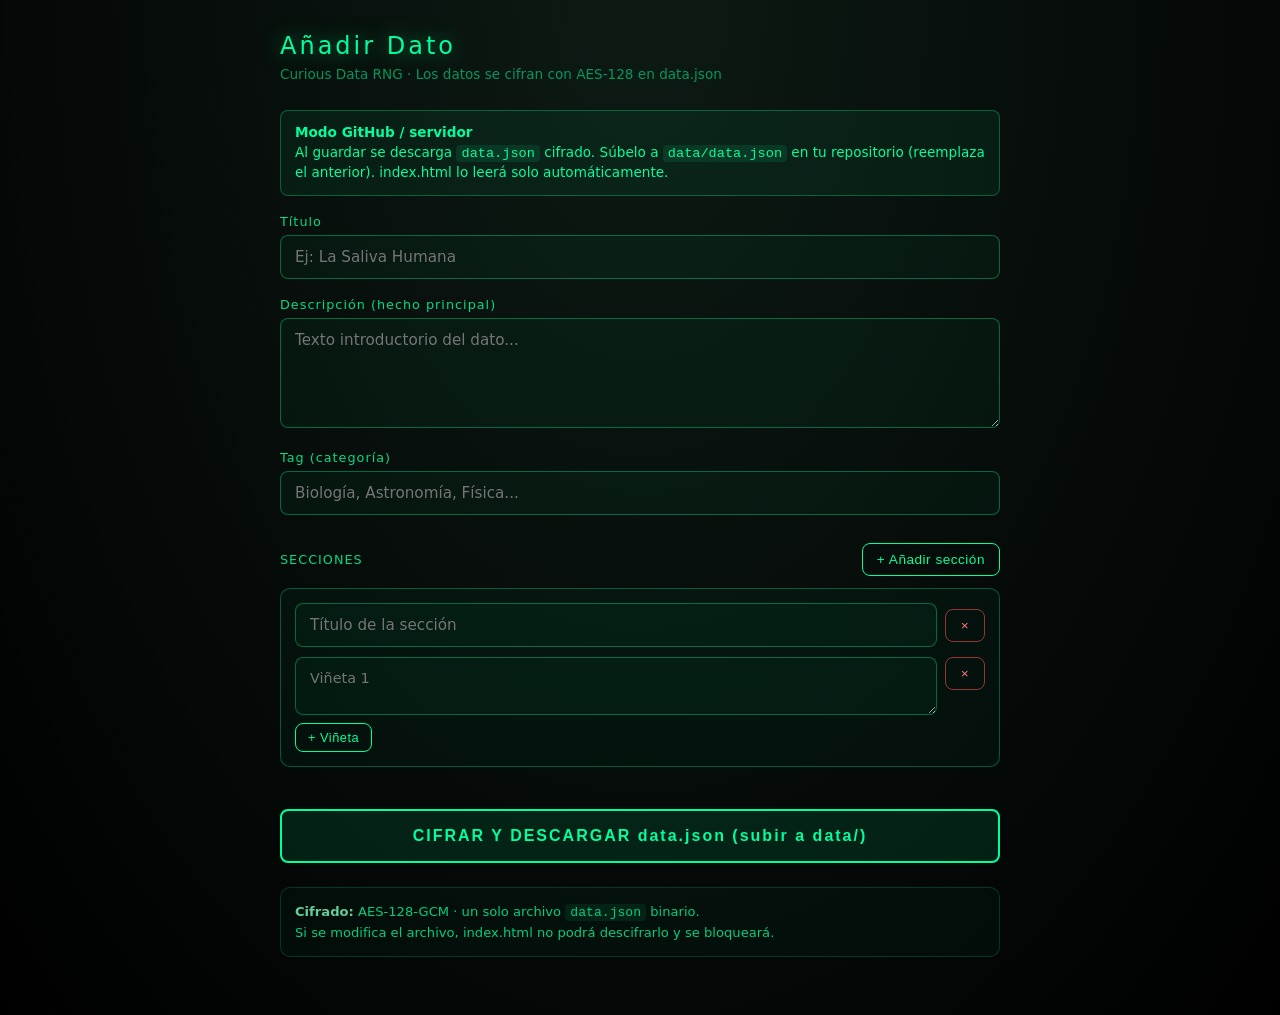
==== data.html @ cb83e1e6 "Add files via upload" ====
<!DOCTYPE html>
<html lang="es">
<head>
  <meta charset="UTF-8">
  <meta name="viewport" content="width=device-width, initial-scale=1.0">
  <title>Añadir Dato · Curious Data RNG</title>
  <style>
    * { margin: 0; padding: 0; box-sizing: border-box; }
    body {
      min-height: 100vh;
      background: radial-gradient(ellipse at top, #0d1a14 0%, #050a08 60%, #000 100%);
      color: #00ff9d;
      font-family: 'Segoe UI', system-ui, -apple-system, sans-serif;
      padding: 32px 16px 60px;
      display: flex; justify-content: center;
    }
    .container { width: 100%; max-width: 720px; }
    h1 {
      font-weight: 300; letter-spacing: 3px; font-size: 1.5rem;
      margin-bottom: 6px; text-shadow: 0 0 20px rgba(0, 255, 157, 0.5);
    }
    .subtitle { opacity: 0.55; font-size: 0.85rem; margin-bottom: 28px; }
    label {
      display: block; font-size: 0.8rem; letter-spacing: 1px;
      opacity: 0.85; margin-bottom: 6px; margin-top: 18px;
    }
    input, textarea {
      width: 100%; background: rgba(0, 255, 157, 0.04);
      border: 1.5px solid rgba(0, 255, 157, 0.35); color: #00ff9d;
      padding: 12px 14px; border-radius: 8px; font-size: 0.95rem;
      font-family: inherit; outline: none;
    }
    input:focus, textarea:focus {
      border-color: #00ff9d; box-shadow: 0 0 0 3px rgba(0, 255, 157, 0.12);
    }
    textarea { min-height: 110px; resize: vertical; }
    .sections-area { margin-top: 28px; }
    .sections-area > .head {
      display: flex; align-items: center; justify-content: space-between; margin-bottom: 12px;
    }
    .sections-area > .head span { font-size: 0.8rem; letter-spacing: 1px; opacity: 0.85; }
    .section-card {
      border: 1.5px solid rgba(0, 255, 157, 0.3); border-radius: 10px;
      padding: 14px; margin-bottom: 14px; background: rgba(0, 255, 157, 0.03);
    }
    .section-card .row { display: flex; gap: 8px; align-items: center; margin-bottom: 10px; }
    .section-card .row input { flex: 1; }
    .bullets { display: flex; flex-direction: column; gap: 8px; }
    .bullet-row { display: flex; gap: 8px; align-items: flex-start; }
    .bullet-row textarea { flex: 1; min-height: 52px; font-size: 0.9rem; }
    .btn {
      padding: 8px 14px; background: transparent; border: 1.5px solid #00ff9d;
      color: #00ff9d; border-radius: 8px; cursor: pointer; font-size: 0.85rem;
      letter-spacing: 0.5px; transition: all 0.2s; white-space: nowrap;
    }
    .btn:hover { background: rgba(0, 255, 157, 0.12); }
    .btn-danger { border-color: rgba(255, 90, 90, 0.55); color: #ff7a7a; min-width: 40px; padding: 8px 10px; }
    .btn-danger:hover { background: rgba(255, 80, 80, 0.12); }
    .btn-small { font-size: 0.8rem; padding: 6px 12px; margin-top: 8px; }
    .btn-primary {
      width: 100%; margin-top: 28px; padding: 16px; font-size: 1rem; font-weight: 600;
      letter-spacing: 2px; background: rgba(0, 255, 157, 0.1); border: 2px solid #00ff9d;
    }
    .btn-primary:hover { background: rgba(0, 255, 157, 0.18); }
    .info {
      margin-top: 24px; padding: 14px; border: 1px solid rgba(0, 255, 157, 0.22);
      border-radius: 10px; background: rgba(0, 255, 157, 0.04);
      font-size: 0.82rem; line-height: 1.5; opacity: 0.8;
    }
    .info strong { color: #7dffc4; }
    code { background: rgba(0, 255, 157, 0.1); padding: 1px 5px; border-radius: 4px; }
    .meta {
      margin-top: 12px; font-size: 0.8rem; opacity: 0.6;
    }
  </style>
</head>
<body>
  <div class="container">
    <h1>Añadir Dato</h1>
    <p class="subtitle">Curious Data RNG · Los datos se cifran con AES-128 en data.json</p>
    <div id="mode-banner" style="
      margin-bottom:18px; padding:12px 14px; border-radius:8px; font-size:0.85rem; line-height:1.45;
      border:1px solid rgba(0,255,157,0.3); background:rgba(0,255,157,0.06);"></div>

    <label>Título</label>
    <input id="title" type="text" placeholder="Ej: La Saliva Humana">

    <label>Descripción (hecho principal)</label>
    <textarea id="fact" placeholder="Texto introductorio del dato..."></textarea>

    <label>Tag (categoría)</label>
    <input id="tag" type="text" placeholder="Biología, Astronomía, Física...">

    <div class="sections-area">
      <div class="head">
        <span>SECCIONES</span>
        <button class="btn" type="button" onclick="addSection()">+ Añadir sección</button>
      </div>
      <div id="sections-root"></div>
    </div>

    <button class="btn btn-primary" type="button" id="save-btn" onclick="saveData()">GUARDAR Y DESCARGAR data.json</button>
    <p class="meta" id="count-meta"></p>

    <div class="info" id="info-box">
      <strong>Cifrado:</strong> AES-128-GCM · un solo archivo <code>data.json</code> binario.<br>
      Si se modifica el archivo, index.html no podrá descifrarlo y se bloqueará.
    </div>
  </div>

  <script>
    const AES_PASSWORD = "CuriousData2026Oscar!";
    let sections = [{ title: '', bullets: [''] }];
    let allData = [];

    function isLocalMode() {
      return location.protocol === 'file:';
    }

    function initModeUI() {
      const local = isLocalMode();
      const banner = document.getElementById('mode-banner');
      const btn = document.getElementById('save-btn');
      if (local) {
        banner.innerHTML = '<strong>Modo local</strong><br>Al guardar se descargará <code>data.json</code>. Luego cárgalo manualmente en index.html con el botón de carga.';
        if (btn) btn.textContent = 'GUARDAR Y DESCARGAR data.json';
      } else {
        banner.innerHTML = '<strong>Modo GitHub / servidor</strong><br>Al guardar se descarga <code>data.json</code> cifrado. Súbelo a <code>data/data.json</code> en tu repositorio (reemplaza el anterior). index.html lo leerá solo automáticamente.';
        if (btn) btn.textContent = 'CIFRAR Y DESCARGAR data.json (subir a data/)';
      }
    }

    // Load existing from localStorage (working copy while editing)
    try {
      const saved = localStorage.getItem('curiousDataPlain');
      if (saved) {
        allData = JSON.parse(saved);
        document.getElementById('count-meta').textContent =
          'Datos en borrador local: ' + allData.length + ' (se incluirán en el archivo cifrado)';
      }
    } catch (e) {}

    async function deriveKey(password) {
      const enc = new TextEncoder();
      const keyMaterial = await crypto.subtle.importKey(
        "raw", enc.encode(password), "PBKDF2", false, ["deriveKey"]
      );
      return crypto.subtle.deriveKey(
        {
          name: "PBKDF2",
          salt: enc.encode("curious-data-salt-v2"),
          iterations: 100000,
          hash: "SHA-256"
        },
        keyMaterial,
        { name: "AES-GCM", length: 128 },
        false,
        ["encrypt", "decrypt"]
      );
    }

    async function encryptPayload(obj) {
      const key = await deriveKey(AES_PASSWORD);
      const iv = crypto.getRandomValues(new Uint8Array(12));
      const plaintext = new TextEncoder().encode(JSON.stringify(obj));
      const ciphertext = await crypto.subtle.encrypt({ name: "AES-GCM", iv }, key, plaintext);
      const result = new Uint8Array(iv.length + ciphertext.byteLength);
      result.set(iv, 0);
      result.set(new Uint8Array(ciphertext), iv.length);
      return result;
    }

    function renderSections() {
      const root = document.getElementById('sections-root');
      root.innerHTML = '';
      sections.forEach((sec, sIdx) => {
        const card = document.createElement('div');
        card.className = 'section-card';

        const row = document.createElement('div');
        row.className = 'row';
        const titleInput = document.createElement('input');
        titleInput.type = 'text';
        titleInput.placeholder = 'Título de la sección';
        titleInput.value = sec.title;
        titleInput.oninput = (e) => { sections[sIdx].title = e.target.value; };
        const btnRemoveSec = document.createElement('button');
        btnRemoveSec.className = 'btn btn-danger';
        btnRemoveSec.type = 'button';
        btnRemoveSec.textContent = '×';
        btnRemoveSec.onclick = () => {
          sections.splice(sIdx, 1);
          if (!sections.length) sections = [{ title: '', bullets: [''] }];
          renderSections();
        };
        row.appendChild(titleInput);
        row.appendChild(btnRemoveSec);
        card.appendChild(row);

        const bulletsDiv = document.createElement('div');
        bulletsDiv.className = 'bullets';
        sec.bullets.forEach((b, bIdx) => {
          const brow = document.createElement('div');
          brow.className = 'bullet-row';
          const ta = document.createElement('textarea');
          ta.placeholder = 'Viñeta ' + (bIdx + 1);
          ta.value = b;
          ta.oninput = (e) => { sections[sIdx].bullets[bIdx] = e.target.value; };
          const btnRemoveB = document.createElement('button');
          btnRemoveB.className = 'btn btn-danger';
          btnRemoveB.type = 'button';
          btnRemoveB.textContent = '×';
          btnRemoveB.onclick = () => {
            sections[sIdx].bullets.splice(bIdx, 1);
            if (!sections[sIdx].bullets.length) sections[sIdx].bullets = [''];
            renderSections();
          };
          brow.appendChild(ta);
          brow.appendChild(btnRemoveB);
          bulletsDiv.appendChild(brow);
        });
        card.appendChild(bulletsDiv);

        const btnAddBullet = document.createElement('button');
        btnAddBullet.className = 'btn btn-small';
        btnAddBullet.type = 'button';
        btnAddBullet.textContent = '+ Viñeta';
        btnAddBullet.onclick = () => { sections[sIdx].bullets.push(''); renderSections(); };
        card.appendChild(btnAddBullet);
        root.appendChild(card);
      });
    }

    function addSection() {
      sections.push({ title: '', bullets: [''] });
      renderSections();
    }

    function downloadBlob(filename, data, mime) {
      const blob = new Blob([data], { type: mime });
      const url = URL.createObjectURL(blob);
      const a = document.createElement('a');
      a.href = url; a.download = filename;
      document.body.appendChild(a); a.click(); document.body.removeChild(a);
      URL.revokeObjectURL(url);
    }

    async function saveData() {
      const title = document.getElementById('title').value.trim();
      const fact  = document.getElementById('fact').value.trim();
      const tag   = document.getElementById('tag').value.trim();
      if (!title || !fact || !tag) {
        alert('Completa Título, Descripción y Tag.');
        return;
      }

      const cleanSections = sections
        .map(s => ({
          title: s.title.trim(),
          bullets: s.bullets.map(b => b.trim()).filter(Boolean)
        }))
        .filter(s => s.title && s.bullets.length);

      if (!cleanSections.length) {
        alert('Añade al menos una sección con título y viñetas.');
        return;
      }

      const key = 'K' + Date.now().toString(36).toUpperCase() + Math.random().toString(36).slice(2, 8).toUpperCase();

      allData.push({ title, fact, sections: cleanSections, tags: [tag], key });
      localStorage.setItem('curiousDataPlain', JSON.stringify(allData));

      try {
        const encrypted = await encryptPayload(allData);
        downloadBlob('data.json', encrypted, 'application/octet-stream');
        alert(isLocalMode()
          ? ('✅ Cifrado (AES-128)\n\nDatos: ' + allData.length + '\n\nSe descargó data.json\nEn index.html usa: Cargar data.json cifrado')
          : ('✅ Cifrado (AES-128)\n\nDatos: ' + allData.length + '\n\nSe descargó data.json\nSúbelo a data/data.json en GitHub (reemplaza el anterior)\nindex.html lo cargará solo')
        );
      } catch (err) {
        console.error(err);
        alert('Error al cifrar: ' + err.message);
        return;
      }

      document.getElementById('title').value = '';
      document.getElementById('fact').value = '';
      document.getElementById('tag').value = '';
      sections = [{ title: '', bullets: [''] }];
      renderSections();
      document.getElementById('count-meta').textContent =
        'Datos en borrador local: ' + allData.length + ' (se incluirán en el archivo cifrado)';
    }

    renderSections();
    initModeUI();
  </script>
</body>
</html>
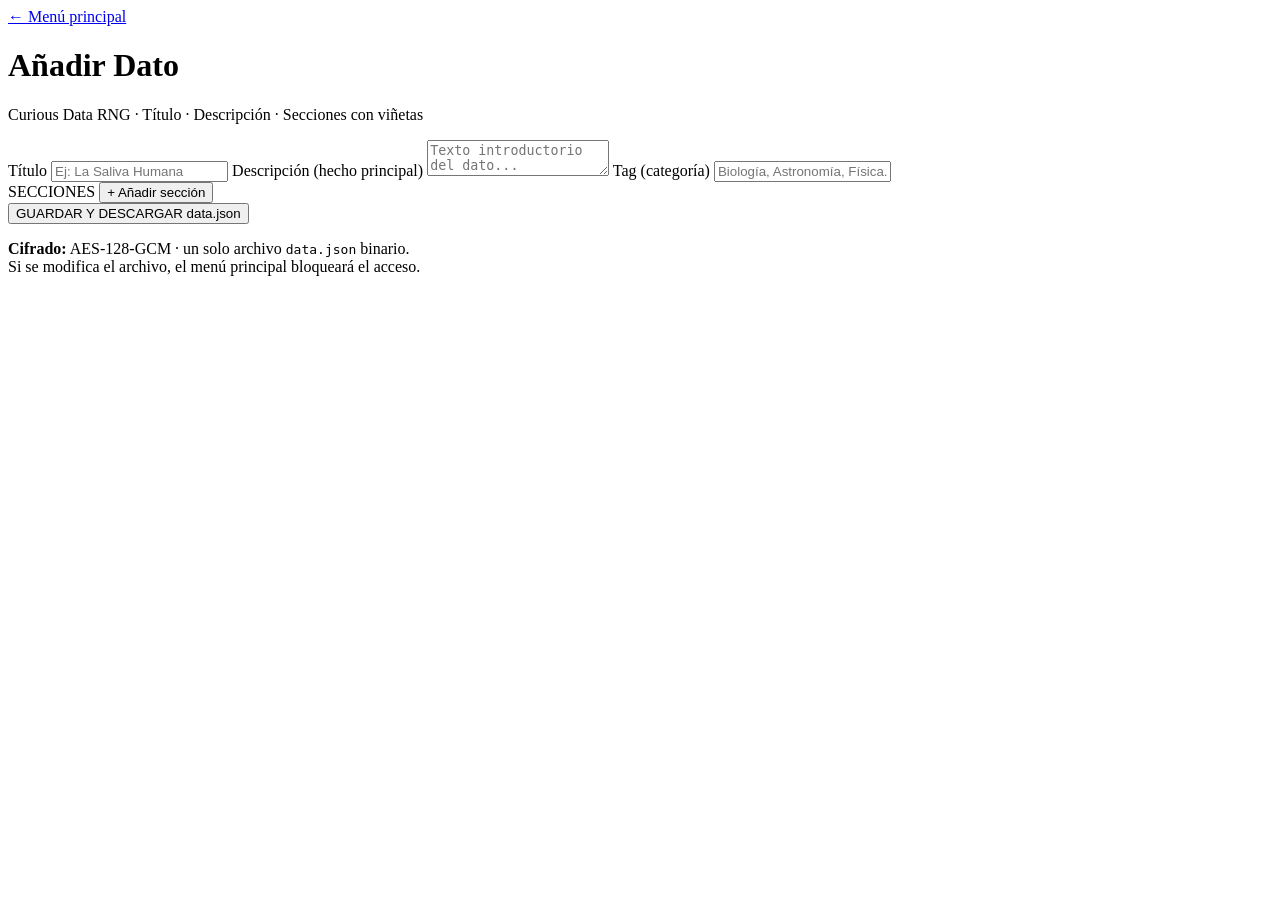
==== commit 6fd70620: "Add files via upload" ====
--- a/data.html
+++ b/data.html
@@ -4,83 +4,14 @@
   <meta charset="UTF-8">
   <meta name="viewport" content="width=device-width, initial-scale=1.0">
   <title>Añadir Dato · Curious Data RNG</title>
-  <style>
-    * { margin: 0; padding: 0; box-sizing: border-box; }
-    body {
-      min-height: 100vh;
-      background: radial-gradient(ellipse at top, #0d1a14 0%, #050a08 60%, #000 100%);
-      color: #00ff9d;
-      font-family: 'Segoe UI', system-ui, -apple-system, sans-serif;
-      padding: 32px 16px 60px;
-      display: flex; justify-content: center;
-    }
-    .container { width: 100%; max-width: 720px; }
-    h1 {
-      font-weight: 300; letter-spacing: 3px; font-size: 1.5rem;
-      margin-bottom: 6px; text-shadow: 0 0 20px rgba(0, 255, 157, 0.5);
-    }
-    .subtitle { opacity: 0.55; font-size: 0.85rem; margin-bottom: 28px; }
-    label {
-      display: block; font-size: 0.8rem; letter-spacing: 1px;
-      opacity: 0.85; margin-bottom: 6px; margin-top: 18px;
-    }
-    input, textarea {
-      width: 100%; background: rgba(0, 255, 157, 0.04);
-      border: 1.5px solid rgba(0, 255, 157, 0.35); color: #00ff9d;
-      padding: 12px 14px; border-radius: 8px; font-size: 0.95rem;
-      font-family: inherit; outline: none;
-    }
-    input:focus, textarea:focus {
-      border-color: #00ff9d; box-shadow: 0 0 0 3px rgba(0, 255, 157, 0.12);
-    }
-    textarea { min-height: 110px; resize: vertical; }
-    .sections-area { margin-top: 28px; }
-    .sections-area > .head {
-      display: flex; align-items: center; justify-content: space-between; margin-bottom: 12px;
-    }
-    .sections-area > .head span { font-size: 0.8rem; letter-spacing: 1px; opacity: 0.85; }
-    .section-card {
-      border: 1.5px solid rgba(0, 255, 157, 0.3); border-radius: 10px;
-      padding: 14px; margin-bottom: 14px; background: rgba(0, 255, 157, 0.03);
-    }
-    .section-card .row { display: flex; gap: 8px; align-items: center; margin-bottom: 10px; }
-    .section-card .row input { flex: 1; }
-    .bullets { display: flex; flex-direction: column; gap: 8px; }
-    .bullet-row { display: flex; gap: 8px; align-items: flex-start; }
-    .bullet-row textarea { flex: 1; min-height: 52px; font-size: 0.9rem; }
-    .btn {
-      padding: 8px 14px; background: transparent; border: 1.5px solid #00ff9d;
-      color: #00ff9d; border-radius: 8px; cursor: pointer; font-size: 0.85rem;
-      letter-spacing: 0.5px; transition: all 0.2s; white-space: nowrap;
-    }
-    .btn:hover { background: rgba(0, 255, 157, 0.12); }
-    .btn-danger { border-color: rgba(255, 90, 90, 0.55); color: #ff7a7a; min-width: 40px; padding: 8px 10px; }
-    .btn-danger:hover { background: rgba(255, 80, 80, 0.12); }
-    .btn-small { font-size: 0.8rem; padding: 6px 12px; margin-top: 8px; }
-    .btn-primary {
-      width: 100%; margin-top: 28px; padding: 16px; font-size: 1rem; font-weight: 600;
-      letter-spacing: 2px; background: rgba(0, 255, 157, 0.1); border: 2px solid #00ff9d;
-    }
-    .btn-primary:hover { background: rgba(0, 255, 157, 0.18); }
-    .info {
-      margin-top: 24px; padding: 14px; border: 1px solid rgba(0, 255, 157, 0.22);
-      border-radius: 10px; background: rgba(0, 255, 157, 0.04);
-      font-size: 0.82rem; line-height: 1.5; opacity: 0.8;
-    }
-    .info strong { color: #7dffc4; }
-    code { background: rgba(0, 255, 157, 0.1); padding: 1px 5px; border-radius: 4px; }
-    .meta {
-      margin-top: 12px; font-size: 0.8rem; opacity: 0.6;
-    }
-  </style>
+  <link rel="stylesheet" href="./css/data.css">
 </head>
 <body>
   <div class="container">
+    <a class="back-link" href="./index.html">← Menú principal</a>
     <h1>Añadir Dato</h1>
-    <p class="subtitle">Curious Data RNG · Los datos se cifran con AES-128 en data.json</p>
-    <div id="mode-banner" style="
-      margin-bottom:18px; padding:12px 14px; border-radius:8px; font-size:0.85rem; line-height:1.45;
-      border:1px solid rgba(0,255,157,0.3); background:rgba(0,255,157,0.06);"></div>
+    <p class="subtitle">Curious Data RNG · Título · Descripción · Secciones con viñetas</p>
+    <div id="mode-banner"></div>
 
     <label>Título</label>
     <input id="title" type="text" placeholder="Ej: La Saliva Humana">
@@ -99,202 +30,16 @@
       <div id="sections-root"></div>
     </div>
 
-    <button class="btn btn-primary" type="button" id="save-btn" onclick="saveData()">GUARDAR Y DESCARGAR data.json</button>
+    <button class="btn btn-primary" id="save-btn" type="button" onclick="saveData()">GUARDAR Y DESCARGAR data.json</button>
     <p class="meta" id="count-meta"></p>
 
     <div class="info" id="info-box">
       <strong>Cifrado:</strong> AES-128-GCM · un solo archivo <code>data.json</code> binario.<br>
-      Si se modifica el archivo, index.html no podrá descifrarlo y se bloqueará.
+      Si se modifica el archivo, el menú principal bloqueará el acceso.
     </div>
   </div>
 
-  <script>
-    const AES_PASSWORD = "CuriousData2026Oscar!";
-    let sections = [{ title: '', bullets: [''] }];
-    let allData = [];
-
-    function isLocalMode() {
-      return location.protocol === 'file:';
-    }
-
-    function initModeUI() {
-      const local = isLocalMode();
-      const banner = document.getElementById('mode-banner');
-      const btn = document.getElementById('save-btn');
-      if (local) {
-        banner.innerHTML = '<strong>Modo local</strong><br>Al guardar se descargará <code>data.json</code>. Luego cárgalo manualmente en index.html con el botón de carga.';
-        if (btn) btn.textContent = 'GUARDAR Y DESCARGAR data.json';
-      } else {
-        banner.innerHTML = '<strong>Modo GitHub / servidor</strong><br>Al guardar se descarga <code>data.json</code> cifrado. Súbelo a <code>data/data.json</code> en tu repositorio (reemplaza el anterior). index.html lo leerá solo automáticamente.';
-        if (btn) btn.textContent = 'CIFRAR Y DESCARGAR data.json (subir a data/)';
-      }
-    }
-
-    // Load existing from localStorage (working copy while editing)
-    try {
-      const saved = localStorage.getItem('curiousDataPlain');
-      if (saved) {
-        allData = JSON.parse(saved);
-        document.getElementById('count-meta').textContent =
-          'Datos en borrador local: ' + allData.length + ' (se incluirán en el archivo cifrado)';
-      }
-    } catch (e) {}
-
-    async function deriveKey(password) {
-      const enc = new TextEncoder();
-      const keyMaterial = await crypto.subtle.importKey(
-        "raw", enc.encode(password), "PBKDF2", false, ["deriveKey"]
-      );
-      return crypto.subtle.deriveKey(
-        {
-          name: "PBKDF2",
-          salt: enc.encode("curious-data-salt-v2"),
-          iterations: 100000,
-          hash: "SHA-256"
-        },
-        keyMaterial,
-        { name: "AES-GCM", length: 128 },
-        false,
-        ["encrypt", "decrypt"]
-      );
-    }
-
-    async function encryptPayload(obj) {
-      const key = await deriveKey(AES_PASSWORD);
-      const iv = crypto.getRandomValues(new Uint8Array(12));
-      const plaintext = new TextEncoder().encode(JSON.stringify(obj));
-      const ciphertext = await crypto.subtle.encrypt({ name: "AES-GCM", iv }, key, plaintext);
-      const result = new Uint8Array(iv.length + ciphertext.byteLength);
-      result.set(iv, 0);
-      result.set(new Uint8Array(ciphertext), iv.length);
-      return result;
-    }
-
-    function renderSections() {
-      const root = document.getElementById('sections-root');
-      root.innerHTML = '';
-      sections.forEach((sec, sIdx) => {
-        const card = document.createElement('div');
-        card.className = 'section-card';
-
-        const row = document.createElement('div');
-        row.className = 'row';
-        const titleInput = document.createElement('input');
-        titleInput.type = 'text';
-        titleInput.placeholder = 'Título de la sección';
-        titleInput.value = sec.title;
-        titleInput.oninput = (e) => { sections[sIdx].title = e.target.value; };
-        const btnRemoveSec = document.createElement('button');
-        btnRemoveSec.className = 'btn btn-danger';
-        btnRemoveSec.type = 'button';
-        btnRemoveSec.textContent = '×';
-        btnRemoveSec.onclick = () => {
-          sections.splice(sIdx, 1);
-          if (!sections.length) sections = [{ title: '', bullets: [''] }];
-          renderSections();
-        };
-        row.appendChild(titleInput);
-        row.appendChild(btnRemoveSec);
-        card.appendChild(row);
-
-        const bulletsDiv = document.createElement('div');
-        bulletsDiv.className = 'bullets';
-        sec.bullets.forEach((b, bIdx) => {
-          const brow = document.createElement('div');
-          brow.className = 'bullet-row';
-          const ta = document.createElement('textarea');
-          ta.placeholder = 'Viñeta ' + (bIdx + 1);
-          ta.value = b;
-          ta.oninput = (e) => { sections[sIdx].bullets[bIdx] = e.target.value; };
-          const btnRemoveB = document.createElement('button');
-          btnRemoveB.className = 'btn btn-danger';
-          btnRemoveB.type = 'button';
-          btnRemoveB.textContent = '×';
-          btnRemoveB.onclick = () => {
-            sections[sIdx].bullets.splice(bIdx, 1);
-            if (!sections[sIdx].bullets.length) sections[sIdx].bullets = [''];
-            renderSections();
-          };
-          brow.appendChild(ta);
-          brow.appendChild(btnRemoveB);
-          bulletsDiv.appendChild(brow);
-        });
-        card.appendChild(bulletsDiv);
-
-        const btnAddBullet = document.createElement('button');
-        btnAddBullet.className = 'btn btn-small';
-        btnAddBullet.type = 'button';
-        btnAddBullet.textContent = '+ Viñeta';
-        btnAddBullet.onclick = () => { sections[sIdx].bullets.push(''); renderSections(); };
-        card.appendChild(btnAddBullet);
-        root.appendChild(card);
-      });
-    }
-
-    function addSection() {
-      sections.push({ title: '', bullets: [''] });
-      renderSections();
-    }
-
-    function downloadBlob(filename, data, mime) {
-      const blob = new Blob([data], { type: mime });
-      const url = URL.createObjectURL(blob);
-      const a = document.createElement('a');
-      a.href = url; a.download = filename;
-      document.body.appendChild(a); a.click(); document.body.removeChild(a);
-      URL.revokeObjectURL(url);
-    }
-
-    async function saveData() {
-      const title = document.getElementById('title').value.trim();
-      const fact  = document.getElementById('fact').value.trim();
-      const tag   = document.getElementById('tag').value.trim();
-      if (!title || !fact || !tag) {
-        alert('Completa Título, Descripción y Tag.');
-        return;
-      }
-
-      const cleanSections = sections
-        .map(s => ({
-          title: s.title.trim(),
-          bullets: s.bullets.map(b => b.trim()).filter(Boolean)
-        }))
-        .filter(s => s.title && s.bullets.length);
-
-      if (!cleanSections.length) {
-        alert('Añade al menos una sección con título y viñetas.');
-        return;
-      }
-
-      const key = 'K' + Date.now().toString(36).toUpperCase() + Math.random().toString(36).slice(2, 8).toUpperCase();
-
-      allData.push({ title, fact, sections: cleanSections, tags: [tag], key });
-      localStorage.setItem('curiousDataPlain', JSON.stringify(allData));
-
-      try {
-        const encrypted = await encryptPayload(allData);
-        downloadBlob('data.json', encrypted, 'application/octet-stream');
-        alert(isLocalMode()
-          ? ('✅ Cifrado (AES-128)\n\nDatos: ' + allData.length + '\n\nSe descargó data.json\nEn index.html usa: Cargar data.json cifrado')
-          : ('✅ Cifrado (AES-128)\n\nDatos: ' + allData.length + '\n\nSe descargó data.json\nSúbelo a data/data.json en GitHub (reemplaza el anterior)\nindex.html lo cargará solo')
-        );
-      } catch (err) {
-        console.error(err);
-        alert('Error al cifrar: ' + err.message);
-        return;
-      }
-
-      document.getElementById('title').value = '';
-      document.getElementById('fact').value = '';
-      document.getElementById('tag').value = '';
-      sections = [{ title: '', bullets: [''] }];
-      renderSections();
-      document.getElementById('count-meta').textContent =
-        'Datos en borrador local: ' + allData.length + ' (se incluirán en el archivo cifrado)';
-    }
-
-    renderSections();
-    initModeUI();
-  </script>
+  <script src="./js/crypto.js"></script>
+  <script src="./js/data.js"></script>
 </body>
 </html>
